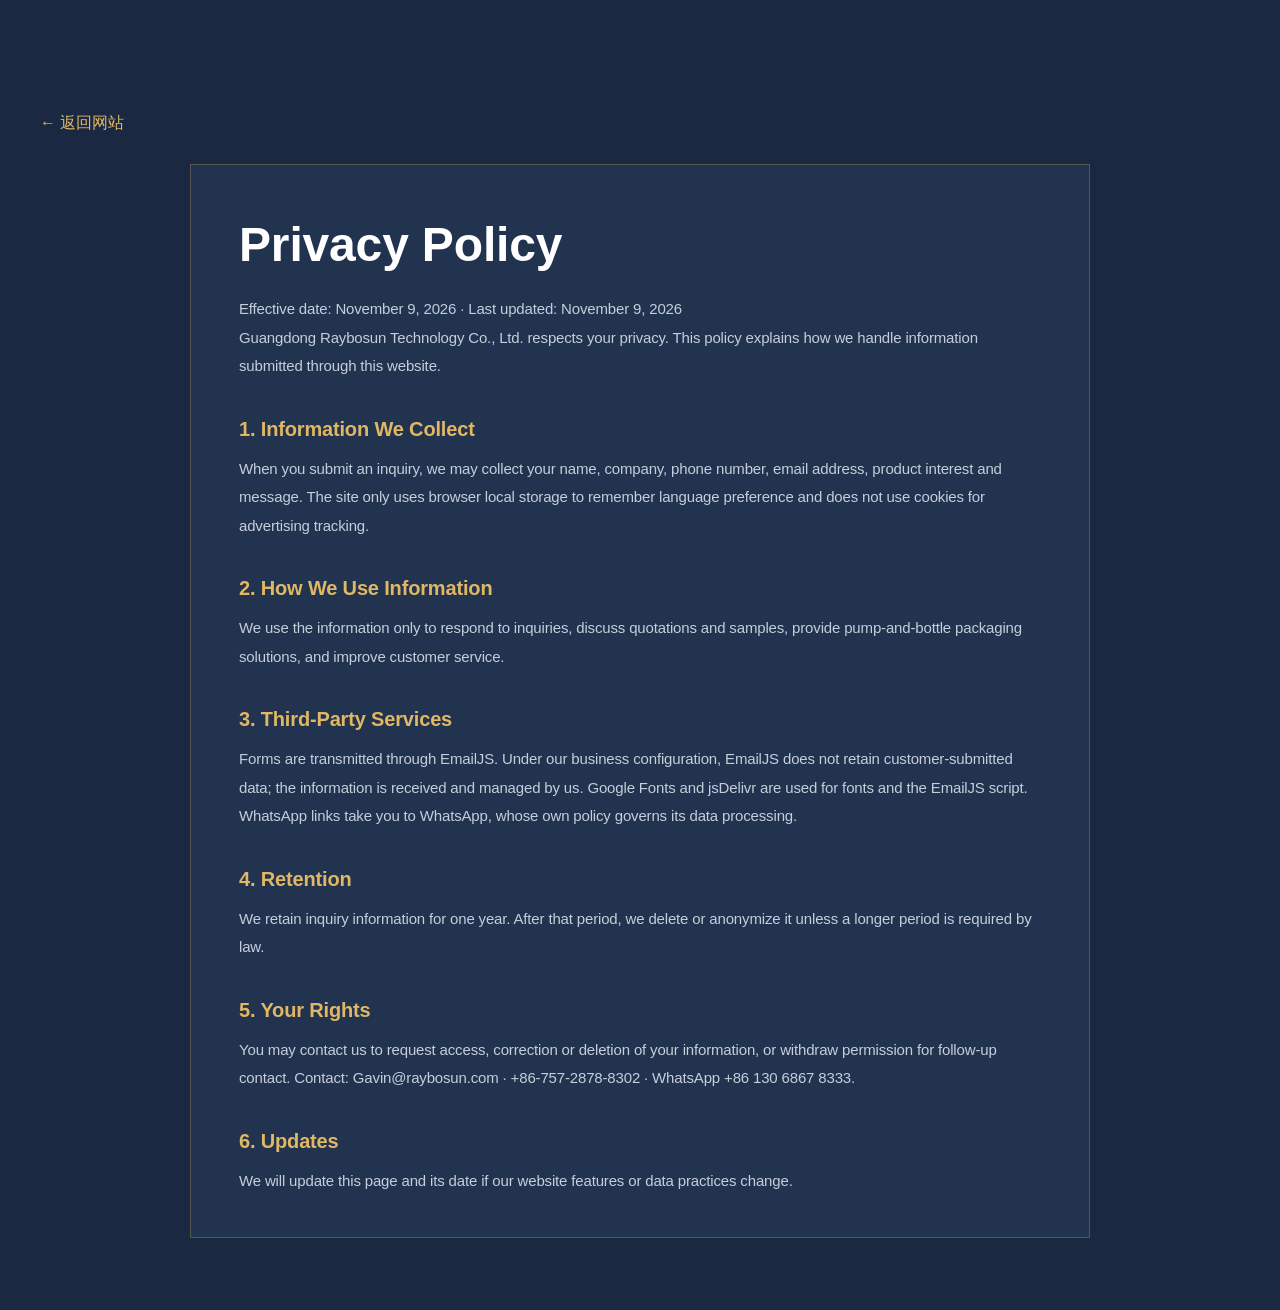
==== privacy.html @ c447c012 "新增隐私政策并同步页面语言" ====
<!DOCTYPE html>
<html lang="zh-CN">
<head>
    <meta charset="UTF-8">
    <meta name="viewport" content="width=device-width, initial-scale=1.0">
    <meta name="theme-color" content="#060912">
    <title>隐私政策 | 瑞柏晟科技</title>
    <link rel="stylesheet" href="assets/css/style.css">
    <style>
        .privacy-page{min-height:100vh;padding:110px 0 72px;background:var(--bg);color:var(--text-light)}
        .privacy-card{max-width:900px;margin:0 auto;padding:42px 48px;background:var(--bg-soft);border:1px solid var(--line-gold)}
        .privacy-card h1{color:var(--text-white);font-size:clamp(30px,5vw,48px);margin:0 0 12px}
        .privacy-card h2{color:var(--gold-light);font-size:20px;margin:32px 0 10px}
        .privacy-card p,.privacy-card li{font-size:15px;line-height:1.9}
        .privacy-card ul{padding-left:22px}.privacy-meta{color:var(--text-muted);font-size:13px}
        .privacy-back{display:inline-block;margin-bottom:28px;color:var(--gold-light);text-decoration:none}
        @media(max-width:600px){.privacy-card{padding:28px 22px}}
    </style>
</head>
<body>
<main class="privacy-page"><div class="container"><a class="privacy-back" href="index.html">← 返回网站</a><article class="privacy-card">
    <div id="privacyZh">
    <h1>隐私政策</h1><p class="privacy-meta">生效日期：2026年11月9日　最后更新：2026年11月9日</p>
    <p>广东瑞柏晟科技有限公司（“我们”）重视您的隐私。本政策说明我们如何处理您通过本网站提交的信息。</p>
    <h2>一、我们收集的信息</h2><p>当您提交询盘时，我们可能收集姓名、公司名称、电话、电子邮箱、感兴趣的产品系列及留言内容。网站仅使用浏览器本地存储记住语言偏好，不使用 Cookie 进行广告追踪。</p>
    <h2>二、信息用途</h2><p>上述信息仅用于回复询盘、沟通报价与打样、提供乳液泵头及瓶器一体化包装方案，以及改进客户服务。</p>
    <h2>三、第三方服务</h2><p>表单通过 EmailJS 传输。根据我们的业务设置，EmailJS 不保存您的客户提交数据；提交的信息由我们接收和管理。网站还使用 Google Fonts 加载字体、jsDelivr 加载 EmailJS 脚本；点击 WhatsApp 联系方式后，您将跳转至 WhatsApp，其数据处理受 WhatsApp 自身政策约束。</p>
    <h2>四、保存期限</h2><p>我们保存询盘信息一年。保存期满后，我们会删除或匿名化处理相关信息，法律法规另有要求的除外。</p>
    <h2>五、您的权利</h2><p>您可以联系我们查询、更正或删除您的信息，也可以撤回后续联系授权。请通过以下方式联系我们：</p><ul><li>邮箱：Gavin@raybosun.com</li><li>电话：+86-757-2878-8302</li><li>WhatsApp：+86 130 6867 8333</li><li>地址：广东省江门市鹤山市中欧企业合作区</li></ul>
    <h2>六、政策更新</h2><p>如网站功能或数据处理方式发生变化，我们会更新本页面的日期和内容。</p>
    </div>
    <div id="privacyEn" hidden>
    <h1>Privacy Policy</h1><p class="privacy-meta">Effective date: November 9, 2026 · Last updated: November 9, 2026</p>
    <p lang="en">Guangdong Raybosun Technology Co., Ltd. respects your privacy. This policy explains how we handle information submitted through this website.</p>
    <h2 lang="en">1. Information We Collect</h2><p lang="en">When you submit an inquiry, we may collect your name, company, phone number, email address, product interest and message. The site only uses browser local storage to remember language preference and does not use cookies for advertising tracking.</p>
    <h2 lang="en">2. How We Use Information</h2><p lang="en">We use the information only to respond to inquiries, discuss quotations and samples, provide pump-and-bottle packaging solutions, and improve customer service.</p>
    <h2 lang="en">3. Third-Party Services</h2><p lang="en">Forms are transmitted through EmailJS. Under our business configuration, EmailJS does not retain customer-submitted data; the information is received and managed by us. Google Fonts and jsDelivr are used for fonts and the EmailJS script. WhatsApp links take you to WhatsApp, whose own policy governs its data processing.</p>
    <h2 lang="en">4. Retention</h2><p lang="en">We retain inquiry information for one year. After that period, we delete or anonymize it unless a longer period is required by law.</p>
    <h2 lang="en">5. Your Rights</h2><p lang="en">You may contact us to request access, correction or deletion of your information, or withdraw permission for follow-up contact. Contact: Gavin@raybosun.com · +86-757-2878-8302 · WhatsApp +86 130 6867 8333.</p>
    <h2>6. Updates</h2><p>We will update this page and its date if our website features or data practices change.</p>
    </div>
</article></div></main>
<script>
    const savedLang = localStorage.getItem('lang');
    const browserLang = (navigator.language || 'en').toLowerCase();
    const lang = savedLang || (browserLang.startsWith('zh') ? 'zh' : 'en');
    document.documentElement.lang = lang === 'zh' ? 'zh-CN' : 'en';
    document.getElementById('privacyZh').hidden = lang !== 'zh';
    document.getElementById('privacyEn').hidden = lang === 'zh';
</script>
</body></html>
---- assets/css/style.css ----
:root {
    --bg: #1B2841;
    --bg-soft: #22334F;
    --bg-darker: #111C31;
    --bg-card: #293C5A;
    --bg-glass: rgba(41, 60, 90, 0.76);
    --bg-glass-hover: rgba(50, 72, 105, 0.86);

    --gold: #D0A252;
    --gold-light: #E0B765;
    --gold-bright: #F6D58C;
    --gold-pale: rgba(208, 162, 82, 0.13);
    --gold-glow: rgba(208, 162, 82, 0.2);
    --gold-glow-strong: rgba(208, 162, 82, 0.46);

    --gradient-gold: linear-gradient(135deg, #D0A252, #E7BD6B, #F6D58C);

    --text: #EDF2F8;
    --text-light: #C5CEDA;
    --text-dim: #9DAABD;
    --text-white: #FFFFFF;

    --line: rgba(255, 255, 255, 0.13);
    --line-gold: rgba(208, 162, 82, 0.3);
    --line-gold-hover: rgba(208, 162, 82, 0.52);

    --shadow: 0 4px 20px rgba(4, 8, 18, 0.2);
    --shadow-lg: 0 8px 30px rgba(4, 8, 18, 0.28);
    --shadow-gold: 0 4px 20px rgba(208, 162, 82, 0.2);
    --shadow-gold-lg: 0 8px 40px rgba(208, 162, 82, 0.3);

    --radius: 4px;
    --radius-lg: 8px;
    --transition: 0.4s cubic-bezier(0.16, 1, 0.3, 1);
    --ease-out: cubic-bezier(0.16, 1, 0.3, 1);
}

* {
    margin: 0;
    padding: 0;
    box-sizing: border-box;
}

html {
    scroll-behavior: smooth;
    scroll-padding-top: 80px;
    font-size: 16px;
}

body {
    font-family: 'Noto Sans SC', -apple-system, BlinkMacSystemFont, sans-serif;
    color: var(--text);
    background: var(--bg);
    line-height: 1.6;
    overflow-x: hidden;
    -webkit-font-smoothing: antialiased;
    letter-spacing: -0.01em;
}

::selection {
    background: var(--gold);
    color: var(--bg);
}

::-webkit-scrollbar { width: 6px; }
::-webkit-scrollbar-track { background: var(--bg-darker); }
::-webkit-scrollbar-thumb { background: rgba(198, 151, 73, 0.3); border-radius: 3px; }
::-webkit-scrollbar-thumb:hover { background: rgba(198, 151, 73, 0.5); }

.container {
    max-width: 1320px;
    margin: 0 auto;
    padding: 0 40px;
}

/* ========== NAVBAR ========== */
.navbar {
    position: fixed;
    top: 0;
    left: 0;
    right: 0;
    z-index: 1000;
    padding: 20px 0;
    transition: var(--transition);
    background: transparent;
    border-bottom: 1px solid transparent;
}

.navbar.scrolled {
    background: rgba(17, 28, 49, 0.88);
    backdrop-filter: blur(20px);
    -webkit-backdrop-filter: blur(20px);
    padding: 14px 0;
    border-bottom: 1px solid var(--line-gold);
    box-shadow: 0 4px 20px rgba(4, 8, 18, 0.22);
}

.nav-container {
    max-width: 1320px;
    margin: 0 auto;
    padding: 0 40px;
    display: flex;
    align-items: center;
    justify-content: space-between;
}

.nav-logo {
    display: flex;
    align-items: center;
    gap: 12px;
    text-decoration: none;
    color: white;
    transition: var(--transition);
}

.navbar.scrolled .nav-logo {
    color: var(--gold-bright);
}

.nav-logo picture,
.nav-logo picture img {
    display: flex;
    width: 36px;
    height: 36px;
    border-radius: var(--radius);
    object-fit: cover;
}

.logo-img {
    width: 36px;
    height: 36px;
    border-radius: var(--radius);
    object-fit: cover;
}

.logo-text {
    font-size: 17px;
    font-weight: 700;
    letter-spacing: 0.5px;
}

.nav-menu {
    display: flex;
    list-style: none;
    gap: 4px;
}

.nav-link {
    text-decoration: none;
    color: rgba(255, 255, 255, 0.75);
    padding: 8px 20px;
    font-size: 14px;
    font-weight: 500;
    transition: var(--transition);
    position: relative;
}

.nav-link:hover,
.nav-link.active {
    color: var(--gold-bright);
}

.nav-link::after {
    content: '';
    position: absolute;
    bottom: 2px;
    left: 50%;
    transform: translateX(-50%);
    width: 0;
    height: 2px;
    background: var(--gold);
    transition: width 0.3s var(--ease-out);
}

.nav-link:hover::after,
.nav-link.active::after {
    width: 20px;
}

.navbar.scrolled .nav-link {
    color: var(--text-light);
}

.navbar.scrolled .nav-link:hover,
.navbar.scrolled .nav-link.active {
    color: var(--gold-bright);
}

.nav-toggle {
    display: none;
    flex-direction: column;
    gap: 5px;
    background: none;
    border: none;
    cursor: pointer;
    padding: 4px;
}

.nav-actions {
    display: flex;
    align-items: center;
    gap: 12px;
}

.lang-toggle {
    background: rgba(198, 151, 73, 0.1);
    border: 1px solid var(--line-gold);
    color: var(--gold-light);
    padding: 6px 18px;
    border-radius: 100px;
    font-size: 12px;
    font-weight: 700;
    cursor: pointer;
    transition: var(--transition);
    font-family: inherit;
    letter-spacing: 1px;
}

.lang-toggle:hover {
    background: rgba(198, 151, 73, 0.2);
    border-color: var(--line-gold-hover);
    box-shadow: 0 0 12px var(--gold-glow);
}

.nav-toggle span {
    display: block;
    width: 22px;
    height: 2px;
    background: white;
    transition: var(--transition);
}

.navbar.scrolled .nav-toggle span {
    background: var(--text);
}

/* ========== HERO ========== */
.hero {
    position: relative;
    height: 100vh;
    min-height: 620px;
    display: flex;
    align-items: center;
    overflow: hidden;
}

.hero-bg {
    position: absolute;
    inset: 0;
    background-size: cover;
    background-position: center;
    transform: scale(1.05);
    animation: heroZoom 20s ease-in-out infinite alternate;
}

@keyframes heroZoom {
    0% { transform: scale(1.05); }
    100% { transform: scale(1.14); }
}

.hero-overlay {
    position: absolute;
    inset: 0;
    background: linear-gradient(105deg, rgba(12, 21, 38, 0.6) 0%, rgba(20, 33, 55, 0.4) 50%, rgba(32, 48, 74, 0.18) 100%);
}

.hero-grid-lines {
    position: absolute;
    inset: 0;
    background-image:
        linear-gradient(rgba(198, 151, 73, 0.03) 1px, transparent 1px),
        linear-gradient(90deg, rgba(198, 151, 73, 0.03) 1px, transparent 1px);
    background-size: 60px 60px;
    z-index: 1;
    mask-image: radial-gradient(ellipse at center, black 30%, transparent 80%);
    -webkit-mask-image: radial-gradient(ellipse at center, black 30%, transparent 80%);
}

.hero-particles {
    position: absolute;
    inset: 0;
    z-index: 1;
    pointer-events: none;
}

.hero-particle {
    position: absolute;
    width: 3px;
    height: 3px;
    background: rgba(198, 151, 73, 0.7);
    border-radius: 50%;
    box-shadow: 0 0 6px rgba(198, 151, 73, 0.5);
    animation: particleFloat linear infinite;
}

@keyframes particleFloat {
    0% { transform: translateY(0); opacity: 0; }
    10% { opacity: 1; }
    90% { opacity: 1; }
    100% { transform: translateY(-100vh); opacity: 0; }
}

.hero-glow {
    position: absolute;
    border-radius: 50%;
    filter: blur(90px);
    z-index: 1;
    pointer-events: none;
}

.hero-glow-1 {
    width: 500px;
    height: 500px;
    background: rgba(198, 151, 73, 0.1);
    top: 5%;
    right: 5%;
    animation: glowPulse 6s ease-in-out infinite alternate;
}

@keyframes glowPulse {
    0% { transform: scale(1); opacity: 0.5; }
    100% { transform: scale(1.3); opacity: 1; }
}

.hero-content {
    position: relative;
    z-index: 2;
    color: white;
    padding: 2vh clamp(40px, 5vw, 88px) 0;
    max-width: 1440px;
    margin: 0 auto;
    width: 100%;
    display: grid;
    grid-template-columns: minmax(0, 1.35fr) minmax(380px, 0.65fr);
    gap: clamp(40px, 5vw, 76px);
    align-items: center;
}

.hero-copy {
    min-width: 0;
}

.hero-contact-panel {
    position: relative;
    width: 100%;
    max-width: 460px;
    justify-self: end;
    padding: clamp(24px, 2.2vw, 34px);
    overflow: hidden;
    background:
        linear-gradient(145deg, rgba(45, 64, 94, 0.86), rgba(22, 34, 57, 0.82));
    border: 1px solid var(--line-gold);
    border-radius: var(--radius-lg);
    box-shadow: 0 24px 70px rgba(4, 8, 18, 0.34), 0 0 40px rgba(208, 162, 82, 0.08);
    backdrop-filter: blur(22px);
    -webkit-backdrop-filter: blur(22px);
}

.hero-contact-panel::before {
    content: '';
    position: absolute;
    top: 0;
    left: 0;
    right: 0;
    height: 3px;
    background: var(--gradient-gold);
    box-shadow: 0 0 18px var(--gold-glow-strong);
}

.hero-contact-panel::after {
    content: '';
    position: absolute;
    width: 220px;
    height: 220px;
    top: -130px;
    right: -100px;
    border-radius: 50%;
    background: rgba(208, 162, 82, 0.13);
    filter: blur(35px);
    pointer-events: none;
}

.hero-contact-panel > * {
    position: relative;
    z-index: 1;
}

.hero-form-header {
    margin-bottom: 20px;
    padding-bottom: 16px;
    border-bottom: 1px solid var(--line);
}

.hero-form-header span {
    display: flex;
    align-items: center;
    gap: 8px;
    margin-bottom: 7px;
    color: var(--gold-light);
    font-size: 10px;
    font-weight: 700;
    letter-spacing: 2.5px;
}

.hero-form-header span::before {
    content: '';
    width: 20px;
    height: 1px;
    background: var(--gold-light);
}

.hero-form-header h2 {
    margin-bottom: 5px;
    color: var(--text-white);
    font-size: clamp(24px, 2vw, 30px);
    line-height: 1.2;
}

.hero-form-header p {
    color: var(--text-light);
    font-size: 12px;
    line-height: 1.55;
}

.hero-contact-form .form-group {
    margin-bottom: 12px;
}

.hero-contact-form .form-row {
    gap: 16px;
}

.hero-contact-form .form-group label {
    margin-bottom: 6px;
    color: var(--gold-light);
    font-size: 9px;
    letter-spacing: 1.2px;
}

.hero-contact-form .form-group input,
.hero-contact-form .form-group select,
.hero-contact-form .form-group textarea {
    padding: 9px 11px;
    background: rgba(255, 255, 255, 0.045);
    border: 1px solid rgba(255, 255, 255, 0.11);
    border-radius: var(--radius);
    font-size: 12px;
}

.hero-contact-form .form-group input::placeholder,
.hero-contact-form .form-group textarea::placeholder {
    color: rgba(197, 206, 218, 0.55);
}

.hero-contact-form .form-group input:focus,
.hero-contact-form .form-group select:focus,
.hero-contact-form .form-group textarea:focus {
    background: rgba(255, 255, 255, 0.07);
    border-color: var(--gold);
    box-shadow: 0 0 0 3px rgba(208, 162, 82, 0.1);
}

.hero-contact-form textarea {
    min-height: 48px;
}

.hero-contact-form .btn {
    margin-top: 3px;
    padding: 13px 24px;
    background: var(--gradient-gold);
    color: #1A1207;
    border: none;
    font-size: 12px;
    font-weight: 800;
    letter-spacing: 1px;
    box-shadow: var(--shadow-gold);
}

.hero-contact-form .btn:hover {
    transform: translateY(-2px);
    filter: brightness(1.08);
    box-shadow: var(--shadow-gold-lg);
}

.hero-eyebrow {
    display: inline-flex;
    align-items: center;
    gap: 10px;
    font-size: clamp(12px, 0.85vw, 14px);
    font-weight: 700;
    letter-spacing: 3px;
    text-transform: uppercase;
    color: var(--gold-light);
    margin-bottom: 20px;
}

.hero-eyebrow::before {
    content: '';
    width: 32px;
    height: 1px;
    background: var(--gold-light);
}

.hero-title {
    font-size: clamp(48px, min(7vw, 10vh), 96px);
    font-weight: 900;
    line-height: 1.05;
    letter-spacing: -0.03em;
    margin-bottom: clamp(20px, 2.5vh, 30px);
    max-width: 1080px;
    background: linear-gradient(135deg, #FFFFFF 0%, #E0B66A 50%, #FFFFFF 100%);
    background-size: 200% auto;
    -webkit-background-clip: text;
    background-clip: text;
    -webkit-text-fill-color: transparent;
    animation: shimmerText 6s linear infinite;
}

@keyframes shimmerText {
    0% { background-position: 0% center; }
    100% { background-position: 200% center; }
}

html[lang="en"] .hero-title {
    font-size: clamp(42px, min(3.8vw, 7vh), 60px);
    max-width: none;
    white-space: nowrap;
}

.hero-title em {
    font-style: normal;
    color: var(--gold-light);
}

.hero-subtitle {
    font-size: clamp(17px, 1.45vw, 22px);
    font-weight: 300;
    opacity: 0.82;
    margin-bottom: clamp(28px, 4vh, 42px);
    line-height: 1.7;
    max-width: 680px;
    color: var(--text);
}

.hero-buttons {
    display: flex;
    gap: 18px;
    flex-wrap: wrap;
}

.hero-buttons .btn {
    padding: clamp(15px, 1.4vw, 18px) clamp(32px, 3vw, 44px);
    font-size: clamp(14px, 1vw, 16px);
}

.btn {
    display: inline-flex;
    align-items: center;
    justify-content: center;
    padding: 16px 36px;
    font-size: 14px;
    font-weight: 600;
    text-decoration: none;
    transition: var(--transition);
    cursor: pointer;
    border: none;
    font-family: inherit;
    letter-spacing: 0.3px;
}

.btn-primary {
    background: var(--gradient-gold);
    color: #1A1207;
    box-shadow: var(--shadow-gold);
}

.btn-primary:hover {
    transform: translateY(-2px);
    box-shadow: var(--shadow-gold-lg);
    filter: brightness(1.1);
}

.btn-outline {
    background: transparent;
    color: var(--gold-light);
    border: 1px solid var(--line-gold-hover);
}

.btn-outline:hover {
    background: rgba(198, 151, 73, 0.1);
    border-color: var(--gold);
    box-shadow: 0 0 20px var(--gold-glow);
}

.btn-dark {
    background: rgba(255, 255, 255, 0.05);
    color: var(--gold-light);
    border: 1px solid var(--line-gold);
}

.btn-dark:hover {
    background: var(--gradient-gold);
    color: #1A1207;
    border-color: transparent;
    box-shadow: var(--shadow-gold);
}

.btn-full { width: 100%; }

.hero-scroll {
    position: absolute;
    bottom: 32px;
    left: 40px;
    z-index: 2;
    font-size: 11px;
    letter-spacing: 2px;
    text-transform: uppercase;
    color: rgba(255, 255, 255, 0.4);
    display: flex;
    align-items: center;
    gap: 10px;
}

.hero-scroll::after {
    content: '';
    width: 1px;
    height: 36px;
    background: linear-gradient(to bottom, var(--gold-light), transparent);
    animation: scrollLine 2s ease-in-out infinite;
}

@keyframes scrollLine {
    0%, 100% { transform: scaleY(0.5); opacity: 0.5; }
    50% { transform: scaleY(1); opacity: 1; }
}

/* ========== MARQUEE STRIP ========== */
.marquee {
    background: var(--bg-darker);
    color: white;
    padding: 12px 0;
    overflow: hidden;
    border-bottom: 1px solid var(--line);
}

.marquee-track {
    display: flex;
    gap: 60px;
    animation: marquee 30s linear infinite;
    white-space: nowrap;
}

@keyframes marquee {
    0% { transform: translateX(0); }
    100% { transform: translateX(-50%); }
}

.marquee-item {
    font-size: 13px;
    font-weight: 600;
    letter-spacing: 2px;
    text-transform: uppercase;
    color: rgba(255, 255, 255, 0.3);
    display: flex;
    align-items: center;
    gap: 60px;
}

.marquee-item::after {
    content: '';
    width: 6px;
    height: 6px;
    background: var(--gold);
    border-radius: 50%;
    box-shadow: 0 0 6px var(--gold-glow-strong);
}

/* ========== SECTION HEADER ========== */
.section-header {
    margin-bottom: 40px;
}

.section-header.centered {
    text-align: center;
}

.section-tag {
    display: inline-flex;
    align-items: center;
    gap: 8px;
    font-size: 11px;
    font-weight: 700;
    letter-spacing: 3px;
    text-transform: uppercase;
    color: var(--gold);
    margin-bottom: 14px;
}

.section-tag::before {
    content: '';
    width: 24px;
    height: 1px;
    background: var(--gold);
}

.section-header.centered .section-tag {
    justify-content: center;
}

.section-title {
    font-size: clamp(32px, 5vw, 52px);
    font-weight: 900;
    color: var(--text-white);
    line-height: 1.1;
    letter-spacing: -0.03em;
    margin-bottom: 16px;
}

.section-desc {
    font-size: 17px;
    color: var(--text-light);
    max-width: 560px;
    line-height: 1.7;
}

.section-header.centered .section-desc {
    margin: 0 auto;
}

/* ========== PRODUCTS ========== */
.products {
    padding: 72px 0;
    background: var(--bg);
}

.series-filter {
    display: flex;
    gap: 0;
    margin-bottom: 40px;
    border-bottom: 1px solid var(--line);
    flex-wrap: wrap;
}

.filter-btn {
    padding: 16px 32px;
    border: none;
    background: transparent;
    color: var(--text-dim);
    font-size: 14px;
    font-weight: 600;
    cursor: pointer;
    transition: var(--transition);
    font-family: inherit;
    position: relative;
    letter-spacing: 0.3px;
}

.filter-btn::after {
    content: '';
    position: absolute;
    bottom: -1px;
    left: 0;
    right: 0;
    height: 2px;
    background: var(--gold);
    transform: scaleX(0);
    transition: transform 0.3s var(--ease-out);
}

.filter-btn:hover {
    color: var(--text);
}

.filter-btn.active {
    color: var(--gold-bright);
}

.filter-btn.active::after {
    transform: scaleX(1);
}

.product-series {
    margin-bottom: 56px;
}

.product-series:last-child {
    margin-bottom: 0;
}

.product-series.hidden {
    display: none;
}

.series-header {
    position: relative;
    height: 180px;
    overflow: hidden;
    background: var(--bg-darker);
    margin-bottom: 0;
    display: flex;
    align-items: flex-end;
    padding: 28px 36px;
    background-size: cover;
    background-position: center;
    border: 1px solid var(--line-gold);
}

.series-header-overlay {
    position: absolute;
    inset: 0;
    background: linear-gradient(0deg, rgba(12, 21, 38, 0.54) 0%, rgba(20, 33, 55, 0.08) 100%);
}

.series-header-content {
    position: relative;
    z-index: 2;
    color: white;
}

.series-badge {
    display: inline-block;
    font-size: 11px;
    font-weight: 700;
    letter-spacing: 2px;
    color: var(--gold-light);
    margin-bottom: 8px;
}

.series-title {
    font-size: 26px;
    font-weight: 800;
    margin-bottom: 4px;
    letter-spacing: -0.02em;
    color: var(--text-white);
}

.series-desc {
    font-size: 14px;
    opacity: 0.55;
    font-weight: 300;
    color: var(--text-light);
}

.series-toggle {
    display: flex;
    align-items: center;
    justify-content: space-between;
    width: 100%;
    padding: 16px 0;
    background: transparent;
    border: none;
    border-bottom: 1px solid var(--line);
    cursor: pointer;
    font-family: inherit;
    font-size: 14px;
    font-weight: 600;
    color: var(--gold-light);
    transition: var(--transition);
    margin-bottom: 0;
}

.series-toggle:hover {
    border-bottom-color: var(--line-gold-hover);
}

.series-toggle-left {
    display: flex;
    align-items: center;
    gap: 16px;
}

.series-toggle-text {
    pointer-events: none;
    text-transform: uppercase;
    letter-spacing: 1.5px;
    font-size: 12px;
}

.series-toggle-count {
    font-size: 12px;
    font-weight: 500;
    color: var(--gold-light);
    background: var(--gold-pale);
    padding: 4px 14px;
    border-radius: 100px;
}

.series-toggle-arrow {
    width: 16px;
    height: 16px;
    transition: transform 0.4s var(--ease-out);
    pointer-events: none;
    color: var(--gold-light);
}

.series-toggle.open .series-toggle-arrow {
    transform: rotate(180deg);
}

.product-grid-wrapper {
    max-height: 0;
    overflow: hidden;
    transition: max-height 0.6s var(--ease-out), opacity 0.4s ease;
    opacity: 0;
}

.product-grid-wrapper.open {
    max-height: 6000px;
    opacity: 1;
}

.product-grid {
    display: grid;
    grid-template-columns: repeat(auto-fill, minmax(200px, 1fr));
    gap: 1px;
    margin-top: 24px;
    background: var(--line);
    border: 1px solid var(--line);
}

.product-card {
    background: var(--bg-card);
    overflow: hidden;
    transition: var(--transition);
    cursor: pointer;
    position: relative;
}

.product-card:hover {
    z-index: 2;
    box-shadow: 0 0 0 1px var(--line-gold-hover), var(--shadow-gold);
}

.product-card-img {
    width: 100%;
    aspect-ratio: 1;
    object-fit: cover;
    display: block;
    background: var(--bg-darker);
    transition: var(--transition);
    opacity: 0;
}

.product-card-img[src]:not([src=""]) {
    opacity: 1;
}

.product-card:hover .product-card-img {
    transform: scale(1.06);
}

.product-card-info {
    padding: 14px 16px;
    border-top: 1px solid var(--line);
}

.product-card-name {
    font-size: 11px;
    font-weight: 600;
    color: var(--text-light);
    text-align: center;
    white-space: nowrap;
    overflow: hidden;
    text-overflow: ellipsis;
    letter-spacing: 0.5px;
    font-family: 'SF Mono', 'Monaco', monospace;
}

.product-card:hover .product-card-name {
    color: var(--gold-light);
}

.product-card-overlay {
    position: absolute;
    inset: 0;
    background: rgba(198, 151, 73, 0.9);
    display: flex;
    align-items: center;
    justify-content: center;
    opacity: 0;
    transition: var(--transition);
}

.product-card:hover .product-card-overlay {
    opacity: 1;
}

.product-card-overlay span {
    color: #1A1207;
    font-size: 12px;
    font-weight: 700;
    text-transform: uppercase;
    letter-spacing: 2px;
}

/* ========== STATS ========== */
.stats {
    background: var(--bg-darker);
    padding: 64px 0;
    border-top: 1px solid var(--line);
    border-bottom: 1px solid var(--line);
}

.stats-inner {
    display: grid;
    grid-template-columns: 1fr 2fr;
    gap: 44px;
    align-items: center;
}

.stats-intro h2 {
    font-size: clamp(28px, 3.5vw, 40px);
    font-weight: 900;
    color: white;
    line-height: 1.1;
    letter-spacing: -0.02em;
}

.stats-intro h2 em {
    font-style: normal;
    background: var(--gradient-gold);
    -webkit-background-clip: text;
    background-clip: text;
    -webkit-text-fill-color: transparent;
}

.stats-grid {
    display: grid;
    grid-template-columns: repeat(2, 1fr);
    gap: 30px 24px;
}

.stat-item {
    border-left: 2px solid rgba(198, 151, 73, 0.3);
    padding-left: 24px;
}

.stat-number-wrap {
    display: flex;
    align-items: baseline;
    gap: 2px;
    margin-bottom: 6px;
}

.stat-number {
    font-size: 56px;
    font-weight: 900;
    color: transparent;
    background: var(--gradient-gold);
    -webkit-background-clip: text;
    background-clip: text;
    line-height: 1;
    letter-spacing: -0.04em;
    filter: drop-shadow(0 0 10px var(--gold-glow));
}

.stat-unit {
    font-size: 22px;
    color: var(--gold-light);
    font-weight: 700;
}

.stat-label {
    font-size: 13px;
    color: var(--text-dim);
    font-weight: 500;
    letter-spacing: 0.5px;
}

/* ========== ADVANTAGES ========== */
.advantages {
    padding: 72px 0;
    background: var(--bg);
}

.advantages-grid {
    display: grid;
    grid-template-columns: repeat(2, 1fr);
    gap: 0;
    border-top: 1px solid var(--line);
    border-left: 1px solid var(--line);
}

.advantage-card {
    background: var(--bg);
    padding: 36px 34px;
    border-right: 1px solid var(--line);
    border-bottom: 1px solid var(--line);
    transition: var(--transition);
    position: relative;
    overflow: hidden;
}

.advantage-card::before {
    content: '';
    position: absolute;
    top: 0;
    left: 0;
    width: 100%;
    height: 100%;
    background: linear-gradient(135deg, rgba(198, 151, 73, 0.12), rgba(198, 151, 73, 0.03));
    transform: translateY(101%);
    transition: transform 0.5s var(--ease-out);
    z-index: 0;
}

.advantage-card:hover::before {
    transform: translateY(0);
}

.advantage-card::after {
    content: '';
    position: absolute;
    top: 0;
    left: 0;
    width: 100%;
    height: 2px;
    background: var(--gradient-gold);
    transform: scaleX(0);
    transform-origin: left;
    transition: transform 0.5s var(--ease-out);
    z-index: 2;
}

.advantage-card:hover::after {
    transform: scaleX(1);
}

.advantage-card > * {
    position: relative;
    z-index: 1;
}

.advantage-num {
    font-size: 13px;
    font-weight: 700;
    color: var(--gold);
    font-family: 'SF Mono', monospace;
    margin-bottom: 24px;
    letter-spacing: 1px;
}

.advantage-icon {
    width: 48px;
    height: 48px;
    margin-bottom: 18px;
    transition: var(--transition);
}

.advantage-icon svg {
    width: 100%;
    height: 100%;
    color: var(--gold-light);
    transition: var(--transition);
    stroke-width: 1.25;
}

.advantage-card:hover .advantage-icon svg {
    color: var(--gold-bright);
}

.advantage-card h3 {
    font-size: 22px;
    font-weight: 800;
    color: var(--text-white);
    margin-bottom: 12px;
    letter-spacing: -0.02em;
    transition: var(--transition);
}

.advantage-card p {
    font-size: 15px;
    color: var(--text-light);
    line-height: 1.7;
    transition: var(--transition);
}

.advantage-card:hover h3 {
    color: var(--gold-bright);
}

.advantage-card:hover p {
    color: var(--text);
}

/* ========== FACTORY ========== */
.factory {
    padding: 72px 0;
    background: var(--bg-soft);
}

.factory-layout {
    display: grid;
    grid-template-columns: 1fr 1fr;
    gap: 40px;
    align-items: center;
    margin-bottom: 28px;
}

.factory-text h2 {
    font-size: clamp(28px, 3.5vw, 40px);
    font-weight: 900;
    line-height: 1.1;
    letter-spacing: -0.02em;
    margin-bottom: 18px;
    color: var(--text-white);
}

.factory-text h2 em {
    font-style: normal;
    background: var(--gradient-gold);
    -webkit-background-clip: text;
    background-clip: text;
    -webkit-text-fill-color: transparent;
}

.factory-text p {
    font-size: 16px;
    color: var(--text-light);
    line-height: 1.8;
    margin-bottom: 16px;
}

.factory-main {
    position: relative;
    overflow: hidden;
    border: 1px solid var(--line-gold);
}

.factory-main picture {
    display: contents;
}

.factory-main img {
    width: 100%;
    height: 480px;
    object-fit: cover;
    display: block;
    transition: var(--transition);
}

.factory-main:hover img {
    transform: scale(1.03);
}

.factory-caption {
    position: absolute;
    bottom: 0;
    left: 0;
    padding: 8px 16px;
    background: var(--bg-darker);
    color: var(--gold-light);
    font-size: 12px;
    font-weight: 600;
    letter-spacing: 1px;
    text-transform: uppercase;
}

.factory-side {
    display: grid;
    grid-template-columns: repeat(3, 1fr);
    gap: 16px;
}

.factory-card {
    position: relative;
    overflow: hidden;
    border: 1px solid var(--line-gold);
    transition: var(--transition);
}

.factory-card:hover {
    box-shadow: var(--shadow-gold);
}

.factory-card img {
    width: 100%;
    height: 240px;
    object-fit: cover;
    display: block;
    transition: var(--transition);
}

.factory-card:hover img {
    transform: scale(1.05);
}

.factory-card picture {
    display: contents;
}

.factory-card-caption {
    position: absolute;
    bottom: 0;
    left: 0;
    right: 0;
    padding: 10px 14px;
    background: linear-gradient(transparent, rgba(9, 15, 28, 0.82));
    color: var(--gold-light);
    font-size: 12px;
    font-weight: 600;
    letter-spacing: 0.5px;
}

/* ========== INTEGRATED SOLUTIONS ========== */
.solutions { padding: 84px 0; background: var(--bg); }
.solutions-layout { display: grid; grid-template-columns: .85fr 1.15fr; gap: 56px; align-items: center; }
.solutions-intro { max-width: 500px; }
.solutions-kicker { color: var(--gold-light); font-size: 12px; letter-spacing: 2px; font-weight: 700; margin-bottom: 16px; }
.solutions-intro h3 { color: var(--text-white); font-size: clamp(26px, 3vw, 38px); line-height: 1.2; margin: 0 0 18px; }
.solutions-intro p { color: var(--text-light); font-size: 15px; line-height: 1.85; margin-bottom: 22px; }
.solutions-points { display: flex; flex-wrap: wrap; gap: 9px; margin-bottom: 28px; }
.solutions-points span { padding: 8px 12px; color: var(--gold-light); border: 1px solid var(--line-gold); font-size: 12px; }
.bottle-gallery { display: grid; grid-template-columns: 1.25fr .75fr; gap: 14px; min-height: 430px; }
.bottle-gallery img { width: 100%; height: 100%; object-fit: cover; display: block; transition: var(--transition); }
.bottle-gallery-main, .bottle-gallery-grid img { overflow: hidden; border: 1px solid var(--line-gold); }
.bottle-gallery-main img { min-height: 430px; }
.bottle-gallery-main:hover img, .bottle-gallery-grid img:hover { transform: scale(1.03); }
.bottle-gallery-grid { display: grid; grid-template-columns: 1fr 1fr; gap: 14px; }
.bottle-gallery-grid img { min-height: 208px; }

/* ========== ABOUT ========== */
.about {
    padding: 72px 0;
    background: var(--bg);
}

.about-grid {
    display: grid;
    grid-template-columns: 1fr 1fr;
    gap: 44px;
    align-items: start;
}

.about-image {
    position: relative;
    overflow: hidden;
    border: 1px solid var(--line-gold);
}

.about-image img {
    width: 100%;
    display: block;
}

.about-image picture {
    display: contents;
}

.about-content .section-tag {
    margin-bottom: 16px;
}

.about-content .section-title {
    text-align: left;
    margin-bottom: 20px;
}

.about-text {
    color: var(--text-light);
    font-size: 16px;
    line-height: 1.8;
    margin-bottom: 14px;
}

.about-features {
    display: grid;
    grid-template-columns: 1fr 1fr;
    gap: 0;
    margin-top: 28px;
    border-top: 1px solid var(--line);
}

.about-feature {
    display: flex;
    align-items: center;
    gap: 12px;
    padding: 16px 20px 16px 0;
    border-bottom: 1px solid var(--line);
}

.about-feature:nth-child(even) {
    padding-left: 20px;
    border-left: 1px solid var(--line);
}

.feature-icon {
    width: 8px;
    height: 8px;
    background: var(--gold);
    border-radius: 50%;
    flex-shrink: 0;
    box-shadow: 0 0 6px var(--gold-glow-strong);
}

.about-feature span {
    font-size: 14px;
    font-weight: 600;
    color: var(--text);
}

/* ========== CERT ========== */
.cert {
    padding: 72px 0;
    background: var(--bg-soft);
}

.cert-grid {
    display: flex;
    justify-content: center;
    gap: 32px;
    flex-wrap: wrap;
}

.cert-card {
    max-width: 400px;
    background: var(--bg-card);
    overflow: hidden;
    transition: var(--transition);
    border: 1px solid var(--line-gold);
}

.cert-card:hover {
    box-shadow: var(--shadow-gold-lg);
    border-color: var(--gold);
}

.cert-card img {
    width: 100%;
    display: block;
}

.cert-card picture {
    display: contents;
}

.cert-card-caption {
    text-align: center;
    padding: 20px;
    font-size: 13px;
    font-weight: 600;
    color: var(--gold-light);
    border-top: 1px solid var(--line);
    letter-spacing: 0.5px;
}

/* ========== CONTACT ========== */
.contact {
    padding: 72px 0;
    background: var(--bg);
}

.contact-grid {
    display: grid;
    grid-template-columns: 1fr 1.3fr;
    gap: 40px;
    align-items: start;
}

.contact-info {
    display: flex;
    flex-direction: column;
    gap: 20px;
}

.contact-card {
    display: flex;
    gap: 20px;
    align-items: flex-start;
    padding-bottom: 20px;
    border-bottom: 1px solid var(--line);
}

.contact-card:last-child {
    border-bottom: none;
    padding-bottom: 0;
}

.contact-icon {
    width: 40px;
    height: 40px;
    background: rgba(198, 151, 73, 0.1);
    border: 1px solid var(--line-gold);
    display: flex;
    align-items: center;
    justify-content: center;
    flex-shrink: 0;
    transition: var(--transition);
}

.contact-icon:hover {
    box-shadow: 0 0 12px var(--gold-glow);
}

.contact-icon svg {
    width: 18px;
    height: 18px;
    color: var(--gold-light);
}

.contact-card h4 {
    font-size: 11px;
    font-weight: 700;
    color: var(--gold);
    margin-bottom: 8px;
    letter-spacing: 2px;
    text-transform: uppercase;
}

.contact-card p {
    font-size: 15px;
    color: var(--text);
    line-height: 1.6;
    font-weight: 500;
}

.contact-card a {
    color: inherit;
    text-decoration: none;
    transition: var(--transition);
}

.contact-card a:hover {
    color: var(--gold-bright);
}

.contact-form-wrapper {
    background: var(--bg-glass);
    backdrop-filter: blur(15px);
    border: 1px solid var(--line-gold);
    padding: 32px;
    box-shadow: var(--shadow-lg);
}

.form-row {
    display: grid;
    grid-template-columns: 1fr 1fr;
    gap: 20px;
}

.form-group {
    margin-bottom: 16px;
}

.form-group label {
    display: block;
    font-size: 11px;
    font-weight: 700;
    color: var(--text);
    margin-bottom: 8px;
    letter-spacing: 1.5px;
    text-transform: uppercase;
}

.form-group input,
.form-group select,
.form-group textarea {
    width: 100%;
    padding: 14px 0;
    border: none;
    border-bottom: 1px solid var(--line);
    font-size: 15px;
    color: var(--text);
    font-family: inherit;
    transition: var(--transition);
    background: transparent;
}

.form-group input::placeholder,
.form-group textarea::placeholder {
    color: var(--text-dim);
}

.form-group input:focus,
.form-group select:focus,
.form-group textarea:focus {
    outline: none;
    border-bottom-color: var(--gold);
}

.form-group select option {
    background: var(--bg-card);
    color: var(--text);
}

.form-group textarea {
    resize: vertical;
}

.form-group select {
    cursor: pointer;
    -webkit-appearance: none;
    appearance: none;
}

.privacy-consent { display:flex; align-items:flex-start; gap:8px; color:var(--text-muted); font-size:12px; line-height:1.6; margin:12px 0 16px; }
.privacy-consent input { margin-top:3px; accent-color:var(--gold); }
.privacy-consent a { color:var(--gold-light); text-decoration:underline; }

/* ========== FOOTER ========== */
.footer {
    background: var(--bg-darker);
    color: white;
    padding: 48px 0 0;
    border-top: 1px solid var(--line-gold);
}

.footer-grid {
    display: grid;
    grid-template-columns: 2fr 1fr 1fr 1fr;
    gap: 36px;
    padding-bottom: 36px;
    border-bottom: 1px solid var(--line);
}

.footer-logo {
    display: flex;
    align-items: center;
    gap: 12px;
    margin-bottom: 20px;
}

.footer-logo img {
    width: 36px;
    height: 36px;
    border-radius: var(--radius);
    object-fit: cover;
}

.footer-logo picture {
    display: flex;
}

.footer-logo span {
    font-size: 17px;
    font-weight: 700;
    color: var(--text-white);
}

.footer-brand p {
    font-size: 14px;
    color: var(--text-dim);
    line-height: 1.7;
    max-width: 320px;
}

.footer-links h4 {
    font-size: 11px;
    font-weight: 700;
    margin-bottom: 20px;
    letter-spacing: 2px;
    text-transform: uppercase;
    color: var(--gold-light);
}

.footer-links ul {
    list-style: none;
}

.footer-links li {
    margin-bottom: 12px;
}

.footer-links li a,
.footer-links li {
    font-size: 14px;
    color: var(--text-dim);
    text-decoration: none;
    transition: var(--transition);
}

.footer-links li a:hover {
    color: var(--gold-bright);
}

.footer-bottom {
    text-align: center;
    padding: 28px 0;
}

.footer-bottom p {
    font-size: 12px;
    color: var(--text-dim);
    opacity: 0.5;
}

/* ========== LIGHTBOX ========== */
.lightbox {
    position: fixed;
    inset: 0;
    z-index: 9999;
    background: rgba(0, 0, 0, 0.97);
    backdrop-filter: blur(10px);
    display: flex;
    align-items: center;
    justify-content: center;
    opacity: 0;
    visibility: hidden;
    transition: var(--transition);
}

.lightbox.active {
    opacity: 1;
    visibility: visible;
}

.lightbox-content {
    max-width: 85vw;
    max-height: 85vh;
    display: flex;
    flex-direction: column;
    align-items: center;
}

.lightbox-content img {
    max-width: 100%;
    max-height: 80vh;
    object-fit: contain;
    border: 1px solid var(--line-gold);
    box-shadow: var(--shadow-gold-lg);
}

.lightbox-caption {
    color: var(--gold-light);
    margin-top: 20px;
    font-size: 13px;
    font-family: 'SF Mono', monospace;
    letter-spacing: 1px;
}

.lightbox-close,
.lightbox-prev,
.lightbox-next {
    position: absolute;
    background: transparent;
    border: 1px solid rgba(255, 255, 255, 0.2);
    color: white;
    width: 48px;
    height: 48px;
    border-radius: 50%;
    font-size: 20px;
    cursor: pointer;
    transition: var(--transition);
    display: flex;
    align-items: center;
    justify-content: center;
}

.lightbox-close { top: 24px; right: 24px; }
.lightbox-prev { left: 24px; top: 50%; transform: translateY(-50%); }
.lightbox-next { right: 24px; top: 50%; transform: translateY(-50%); }

.lightbox-close:hover,
.lightbox-prev:hover,
.lightbox-next:hover {
    background: var(--gold);
    color: #1A1207;
    border-color: var(--gold);
    box-shadow: 0 0 20px var(--gold-glow-strong);
}

/* ========== BACK TO TOP ========== */
.back-to-top {
    position: fixed;
    bottom: 32px;
    right: 32px;
    width: 48px;
    height: 48px;
    background: var(--bg-glass);
    backdrop-filter: blur(10px);
    border: 1px solid var(--line-gold);
    color: var(--gold-light);
    border-radius: 50%;
    cursor: pointer;
    opacity: 0;
    visibility: hidden;
    transition: var(--transition);
    z-index: 100;
}

.back-to-top.visible {
    opacity: 1;
    visibility: visible;
}

.back-to-top:hover {
    background: rgba(198, 151, 73, 0.2);
    border-color: var(--gold);
    color: var(--gold-bright);
    transform: translateY(-3px);
    box-shadow: var(--shadow-gold-lg);
}

.back-to-top svg {
    width: 20px;
    height: 20px;
}

/* ========== ANIMATIONS ========== */
.fade-in {
    opacity: 0;
    transform: translateY(30px);
    transition: opacity 0.7s var(--ease-out), transform 0.7s var(--ease-out);
}

.fade-in.visible {
    opacity: 1;
    transform: translateY(0);
}

/* ========== RESPONSIVE ========== */
@media (max-width: 1200px) {
    .hero-content { display: block; }
    .hero-contact-panel { display: none; }
    html[lang="en"] .hero-title { white-space: normal; }
}

@media (max-width: 1024px) {
    .container { padding: 0 32px; }
    .footer-grid { grid-template-columns: 1fr 1fr; gap: 32px; }
    .factory-layout { grid-template-columns: 1fr; gap: 40px; }
    .factory-main img { height: 360px; }
    .stats-inner { grid-template-columns: 1fr; gap: 36px; }
    .contact-grid { grid-template-columns: 1fr; }
    .solutions-layout { grid-template-columns: 1fr; gap: 36px; }
    .solutions-intro { max-width: none; }
}

@media (max-width: 768px) {
    .container { padding: 0 24px; }

    .products,
    .advantages,
    .factory,
    .solutions,
    .about,
    .cert,
    .contact { padding: 52px 0; }

    .stats { padding: 48px 0; }
    .section-header { margin-bottom: 32px; }
    .series-filter { margin-bottom: 32px; }
    .product-series { margin-bottom: 44px; }

    .nav-menu {
        position: fixed;
        top: 0;
        right: -100%;
        width: 100%;
        height: 100vh;
        background: var(--bg-darker);
        border-left: 1px solid var(--line-gold);
        flex-direction: column;
        padding: 100px 32px 32px;
        gap: 0;
        transition: var(--transition);
    }

    .nav-menu.open { right: 0; }

    .nav-menu .nav-link {
        color: var(--text-light);
        padding: 20px 0;
        font-size: 24px;
        font-weight: 700;
        border-bottom: 1px solid var(--line);
    }

    .nav-menu .nav-link::after { display: none; }

    .nav-toggle { display: flex; }
    .nav-toggle span { background: white; }
    .navbar.scrolled .nav-toggle span { background: var(--text); }

    .hero-content { padding: 2vh 24px 0; }
    .hero-title { font-size: clamp(40px, 10vw, 58px); }
    html[lang="en"] .hero-title { font-size: clamp(34px, 8vw, 48px); }
    .hero-subtitle { font-size: clamp(16px, 4vw, 18px); max-width: 520px; }
    .hero-scroll { left: 24px; }

    .stats-grid { grid-template-columns: 1fr 1fr; gap: 28px 20px; }
    .advantages-grid { grid-template-columns: 1fr; }
    .about-grid { grid-template-columns: 1fr; gap: 28px; }
    .contact-form-wrapper { padding: 24px; }
    .form-row { grid-template-columns: 1fr; }
    .footer-grid { grid-template-columns: 1fr; }

    .product-grid { grid-template-columns: repeat(auto-fill, minmax(150px, 1fr)); }
    .series-header { height: 160px; padding: 24px; }
    .series-title { font-size: 22px; }

    .factory-side { grid-template-columns: 1fr; }
    .factory-card img { height: 200px; }
    .bottle-gallery { min-height: 340px; }
    .bottle-gallery-main img { min-height: 340px; }
    .bottle-gallery-grid img { min-height: 163px; }
}

@media (max-width: 480px) {
    .stats-grid { grid-template-columns: 1fr; }
    .stat-number { font-size: 44px; }
    .hero-buttons { flex-direction: column; align-items: stretch; }
    .hero-title { font-size: clamp(36px, 10.5vw, 46px); }
    html[lang="en"] .hero-title { font-size: clamp(31px, 8.5vw, 39px); }
    .hero-eyebrow { font-size: 11px; letter-spacing: 2px; }
    .product-grid { grid-template-columns: repeat(2, 1fr); }
    .advantage-card { padding: 34px 28px; }
}
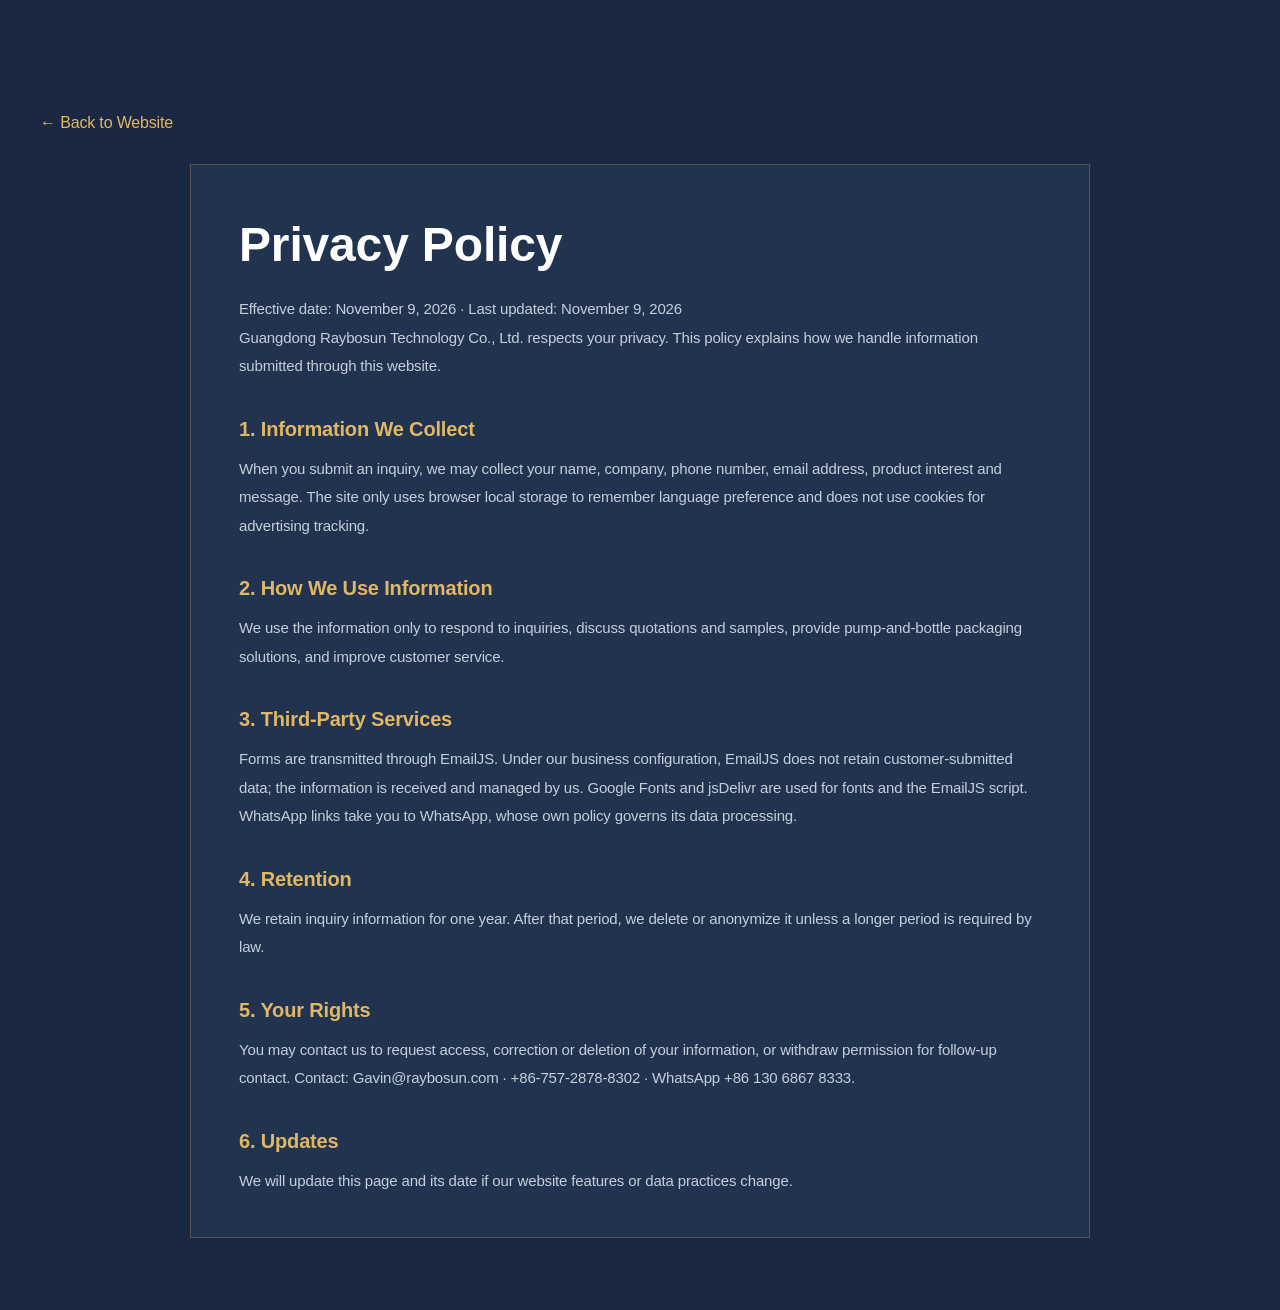
==== commit 62cca06a: "修复隐私政策返回按钮语言" ====
--- a/privacy.html
+++ b/privacy.html
@@ -18,7 +18,7 @@
     </style>
 </head>
 <body>
-<main class="privacy-page"><div class="container"><a class="privacy-back" href="index.html">← 返回网站</a><article class="privacy-card">
+<main class="privacy-page"><div class="container"><a class="privacy-back" id="privacyBack" href="index.html">← 返回网站</a><article class="privacy-card">
     <div id="privacyZh">
     <h1>隐私政策</h1><p class="privacy-meta">生效日期：2026年11月9日　最后更新：2026年11月9日</p>
     <p>广东瑞柏晟科技有限公司（“我们”）重视您的隐私。本政策说明我们如何处理您通过本网站提交的信息。</p>
@@ -47,5 +47,6 @@
     document.documentElement.lang = lang === 'zh' ? 'zh-CN' : 'en';
     document.getElementById('privacyZh').hidden = lang !== 'zh';
     document.getElementById('privacyEn').hidden = lang === 'zh';
+    document.getElementById('privacyBack').textContent = lang === 'zh' ? '← 返回网站' : '← Back to Website';
 </script>
 </body></html>
